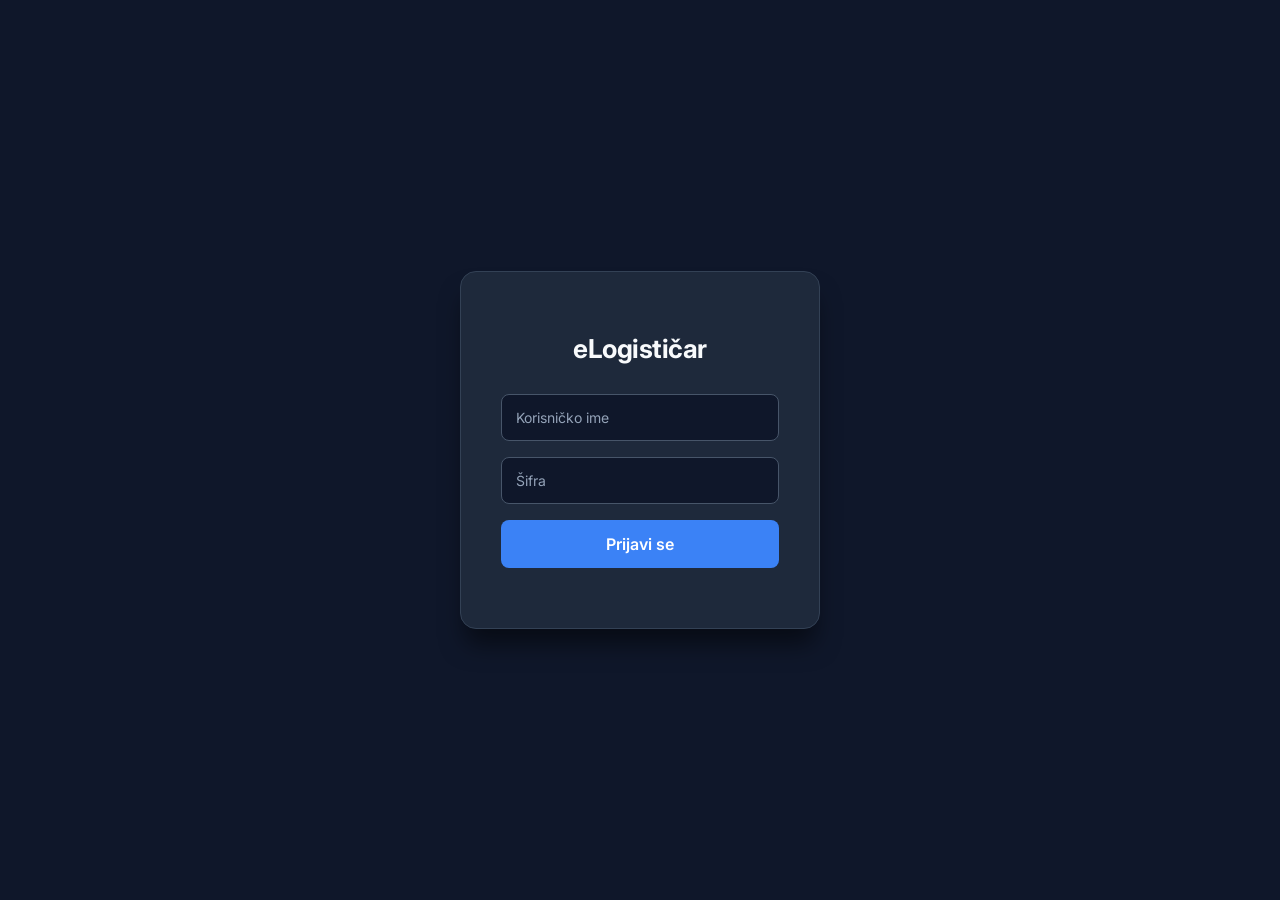
==== index.html @ feb7bf16 "Prva verzija" ====
<!DOCTYPE html>
<html lang="sr">
<head>
    <meta charset="UTF-8">
    <meta name="viewport" content="width=device-width, initial-scale=1.0">
    <title>eLogističar - Prijava</title>
    <link href="https://fonts.googleapis.com/css2?family=Inter:wght@400;500;600;700&display=swap" rel="stylesheet">
    <style>
        * { box-sizing: border-box; font-family: 'Inter', sans-serif; }
        body { background-color: #0f172a; display: flex; justify-content: center; align-items: center; height: 100vh; margin: 0; color: #f8fafc; }
        .login-kontejner { background: #1e293b; padding: 40px; border-radius: 16px; box-shadow: 0 20px 25px -5px rgba(0,0,0,0.5); width: 360px; text-align: center; border: 1px solid #334155; }
        h2 { color: #f8fafc; margin-bottom: 30px; font-weight: 700; font-size: 26px; letter-spacing: -0.5px; }
        input { width: 100%; padding: 14px; margin-bottom: 16px; background-color: #0f172a; border: 1px solid #475569; border-radius: 8px; font-size: 14px; color: #f8fafc; outline: none; transition: all 0.3s ease; }
        input::placeholder { color: #94a3b8; }
        input:focus { border-color: #3b82f6; box-shadow: 0 0 0 3px rgba(59, 130, 246, 0.2); }
        button { width: 100%; padding: 14px; background-color: #3b82f6; color: white; border: none; border-radius: 8px; cursor: pointer; font-size: 16px; font-weight: 600; transition: background-color 0.2s; }
        button:hover { background-color: #2563eb; }
        #poruka { margin-top: 20px; font-weight: 500; font-size: 14px; }
    </style>
</head>
<body>
    <div class="login-kontejner">
        <h2>eLogističar</h2>
        <input type="text" id="korisnicko_ime" placeholder="Korisničko ime">
        <input type="password" id="sifra" placeholder="Šifra">
        <button onclick="prijaviSe()">Prijavi se</button>
        <p id="poruka"></p>
    </div>

    <script>
        async function prijaviSe() {
            const imeInput = document.getElementById("korisnicko_ime");
            const sifraInput = document.getElementById("sifra");
            const porukaElement = document.getElementById("poruka");

            // Resetuj stilove
            imeInput.style.borderColor = "#475569";
            sifraInput.style.borderColor = "#475569";
            porukaElement.innerText = "";

            try {
                const odgovor = await fetch("/prijava", { 
                    method: "POST", 
                    headers: { "Content-Type": "application/json" }, 
                    body: JSON.stringify({ korisnicko_ime: imeInput.value, sifra: sifraInput.value }) 
                });
                const podaci = await odgovor.json();

                if (odgovor.ok) {
                    localStorage.setItem("korisnik_id", podaci.id);
                    localStorage.setItem("korisnik_ime", podaci.ime);
                    localStorage.setItem("korisnik_prezime", podaci.prezime);
                    localStorage.setItem("korisnik_rola", podaci.rola);
                    
                    if (podaci.rola === "Dispecer") window.location.href = "/dispecer";
                    else if (podaci.rola === "Vozac") window.location.href = "/vozac";
                } else {
                    // Validacija: Pogrešna lozinka ili ime
                    imeInput.style.borderColor = "#ef4444";
                    sifraInput.style.borderColor = "#ef4444";
                    porukaElement.style.color = "#ef4444";
                    porukaElement.innerText = "❌ Pogrešno korisničko ime ili šifra!";
                }
            } catch (greska) {
                porukaElement.style.color = "#ef4444";
                porukaElement.innerText = "Greška u komunikaciji sa serverom.";
            }
        }
    </script>
</body>
</html>
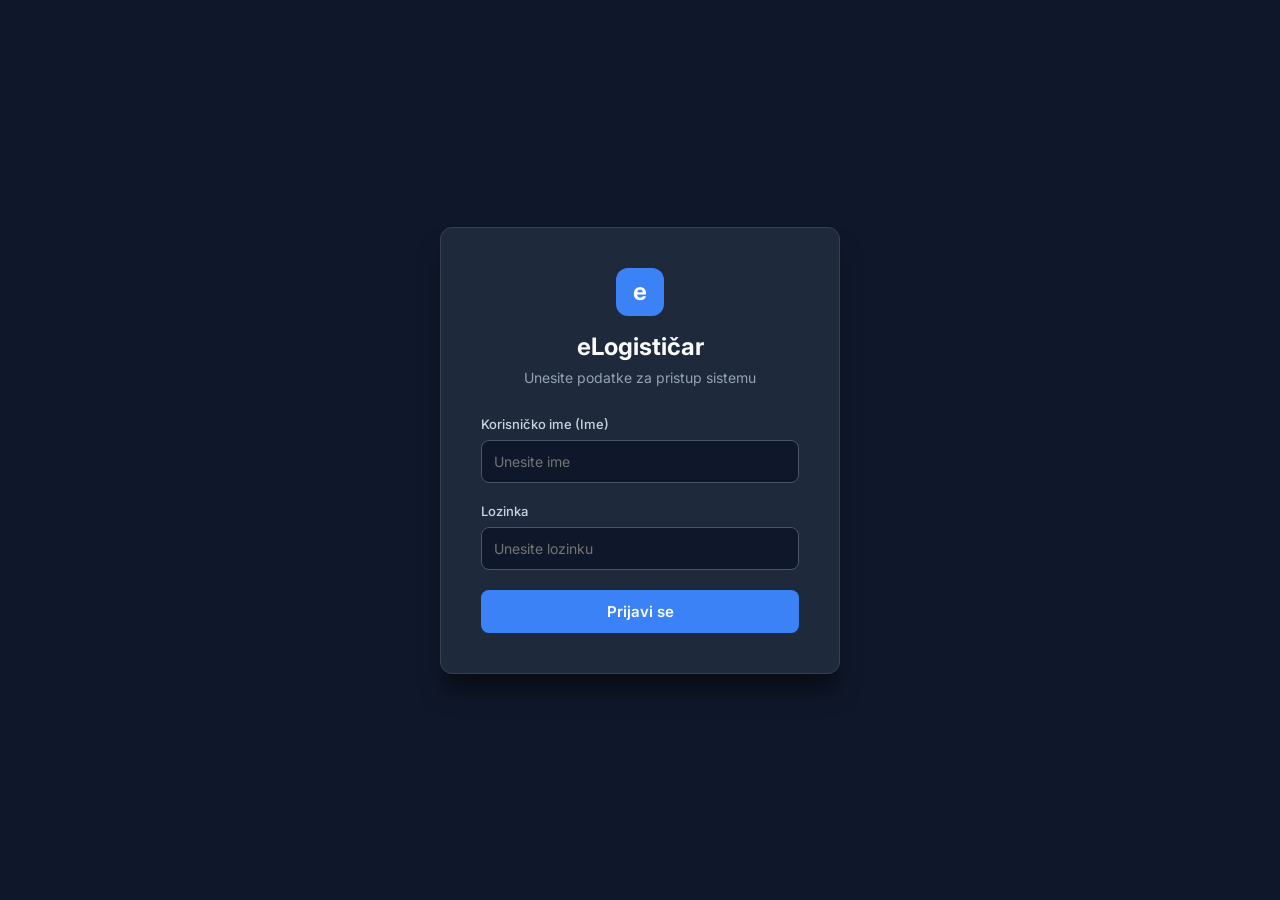
==== commit 25fdf67e: "Potpuno odvajanje CSS i JS fajlova u static folder" ====
--- a/index.html
+++ b/index.html
@@ -5,67 +5,30 @@
     <meta name="viewport" content="width=device-width, initial-scale=1.0">
     <title>eLogističar - Prijava</title>
     <link href="https://fonts.googleapis.com/css2?family=Inter:wght@400;500;600;700&display=swap" rel="stylesheet">
-    <style>
-        * { box-sizing: border-box; font-family: 'Inter', sans-serif; }
-        body { background-color: #0f172a; display: flex; justify-content: center; align-items: center; height: 100vh; margin: 0; color: #f8fafc; }
-        .login-kontejner { background: #1e293b; padding: 40px; border-radius: 16px; box-shadow: 0 20px 25px -5px rgba(0,0,0,0.5); width: 360px; text-align: center; border: 1px solid #334155; }
-        h2 { color: #f8fafc; margin-bottom: 30px; font-weight: 700; font-size: 26px; letter-spacing: -0.5px; }
-        input { width: 100%; padding: 14px; margin-bottom: 16px; background-color: #0f172a; border: 1px solid #475569; border-radius: 8px; font-size: 14px; color: #f8fafc; outline: none; transition: all 0.3s ease; }
-        input::placeholder { color: #94a3b8; }
-        input:focus { border-color: #3b82f6; box-shadow: 0 0 0 3px rgba(59, 130, 246, 0.2); }
-        button { width: 100%; padding: 14px; background-color: #3b82f6; color: white; border: none; border-radius: 8px; cursor: pointer; font-size: 16px; font-weight: 600; transition: background-color 0.2s; }
-        button:hover { background-color: #2563eb; }
-        #poruka { margin-top: 20px; font-weight: 500; font-size: 14px; }
-    </style>
+    <link rel="stylesheet" href="/static/index.css">
 </head>
 <body>
-    <div class="login-kontejner">
-        <h2>eLogističar</h2>
-        <input type="text" id="korisnicko_ime" placeholder="Korisničko ime">
-        <input type="password" id="sifra" placeholder="Šifra">
-        <button onclick="prijaviSe()">Prijavi se</button>
-        <p id="poruka"></p>
+
+    <div class="login-kartica">
+        <div class="logo-ikona">e</div>
+        <h1>eLogističar</h1>
+        <p>Unesite podatke za pristup sistemu</p>
+
+        <form id="login-forma">
+            <div class="input-grupa">
+                <label>Korisničko ime (Ime)</label>
+                <input type="text" id="korisnik" placeholder="Unesite ime" required>
+            </div>
+            <div class="input-grupa">
+                <label>Lozinka</label>
+                <input type="password" id="sifra" placeholder="Unesite lozinku" required>
+            </div>
+            <button type="submit">Prijavi se</button>
+        </form>
+
+        <div id="poruka-greska"></div>
     </div>
 
-    <script>
-        async function prijaviSe() {
-            const imeInput = document.getElementById("korisnicko_ime");
-            const sifraInput = document.getElementById("sifra");
-            const porukaElement = document.getElementById("poruka");
-
-            // Resetuj stilove
-            imeInput.style.borderColor = "#475569";
-            sifraInput.style.borderColor = "#475569";
-            porukaElement.innerText = "";
-
-            try {
-                const odgovor = await fetch("/prijava", { 
-                    method: "POST", 
-                    headers: { "Content-Type": "application/json" }, 
-                    body: JSON.stringify({ korisnicko_ime: imeInput.value, sifra: sifraInput.value }) 
-                });
-                const podaci = await odgovor.json();
-
-                if (odgovor.ok) {
-                    localStorage.setItem("korisnik_id", podaci.id);
-                    localStorage.setItem("korisnik_ime", podaci.ime);
-                    localStorage.setItem("korisnik_prezime", podaci.prezime);
-                    localStorage.setItem("korisnik_rola", podaci.rola);
-                    
-                    if (podaci.rola === "Dispecer") window.location.href = "/dispecer";
-                    else if (podaci.rola === "Vozac") window.location.href = "/vozac";
-                } else {
-                    // Validacija: Pogrešna lozinka ili ime
-                    imeInput.style.borderColor = "#ef4444";
-                    sifraInput.style.borderColor = "#ef4444";
-                    porukaElement.style.color = "#ef4444";
-                    porukaElement.innerText = "❌ Pogrešno korisničko ime ili šifra!";
-                }
-            } catch (greska) {
-                porukaElement.style.color = "#ef4444";
-                porukaElement.innerText = "Greška u komunikaciji sa serverom.";
-            }
-        }
-    </script>
+    <script src="/static/index.js"></script>
 </body>
 </html>
--- a/static/index.css
+++ b/static/index.css
@@ -0,0 +1,97 @@
+* {
+  box-sizing: border-box;
+  font-family: "Inter", sans-serif;
+  margin: 0;
+  padding: 0;
+}
+body {
+  background-color: #0f172a;
+  color: #e2e8f0;
+  display: flex;
+  justify-content: center;
+  align-items: center;
+  height: 100vh;
+}
+.login-kartica {
+  background: #1e293b;
+  padding: 40px;
+  border-radius: 12px;
+  border: 1px solid #334155;
+  width: 100%;
+  max-width: 400px;
+  box-shadow: 0 20px 25px -5px rgba(0, 0, 0, 0.5);
+  text-align: center;
+}
+.logo-ikona {
+  width: 48px;
+  height: 48px;
+  background-color: #3b82f6;
+  border-radius: 12px;
+  display: flex;
+  justify-content: center;
+  align-items: center;
+  font-size: 24px;
+  font-weight: 700;
+  color: white;
+  margin: 0 auto 16px auto;
+}
+h1 {
+  font-size: 24px;
+  color: #f8fafc;
+  margin-bottom: 8px;
+}
+p {
+  color: #94a3b8;
+  font-size: 14px;
+  margin-bottom: 30px;
+}
+.input-grupa {
+  text-align: left;
+  margin-bottom: 20px;
+}
+label {
+  display: block;
+  font-size: 13px;
+  font-weight: 500;
+  color: #cbd5e1;
+  margin-bottom: 8px;
+}
+input {
+  width: 100%;
+  padding: 12px;
+  background-color: #0f172a;
+  border: 1px solid #475569;
+  border-radius: 8px;
+  color: #f8fafc;
+  font-size: 14px;
+  outline: none;
+  transition: 0.2s;
+}
+input:focus {
+  border-color: #3b82f6;
+}
+button {
+  width: 100%;
+  padding: 12px;
+  background-color: #3b82f6;
+  color: white;
+  border: none;
+  border-radius: 8px;
+  font-weight: 600;
+  font-size: 15px;
+  cursor: pointer;
+  transition: 0.2s;
+}
+button:hover {
+  background-color: #2563eb;
+}
+#poruka-greska {
+  color: #f87171;
+  font-size: 13px;
+  margin-top: 15px;
+  display: none;
+  background: rgba(239, 68, 68, 0.1);
+  padding: 10px;
+  border-radius: 6px;
+  border: 1px solid rgba(239, 68, 68, 0.2);
+}
